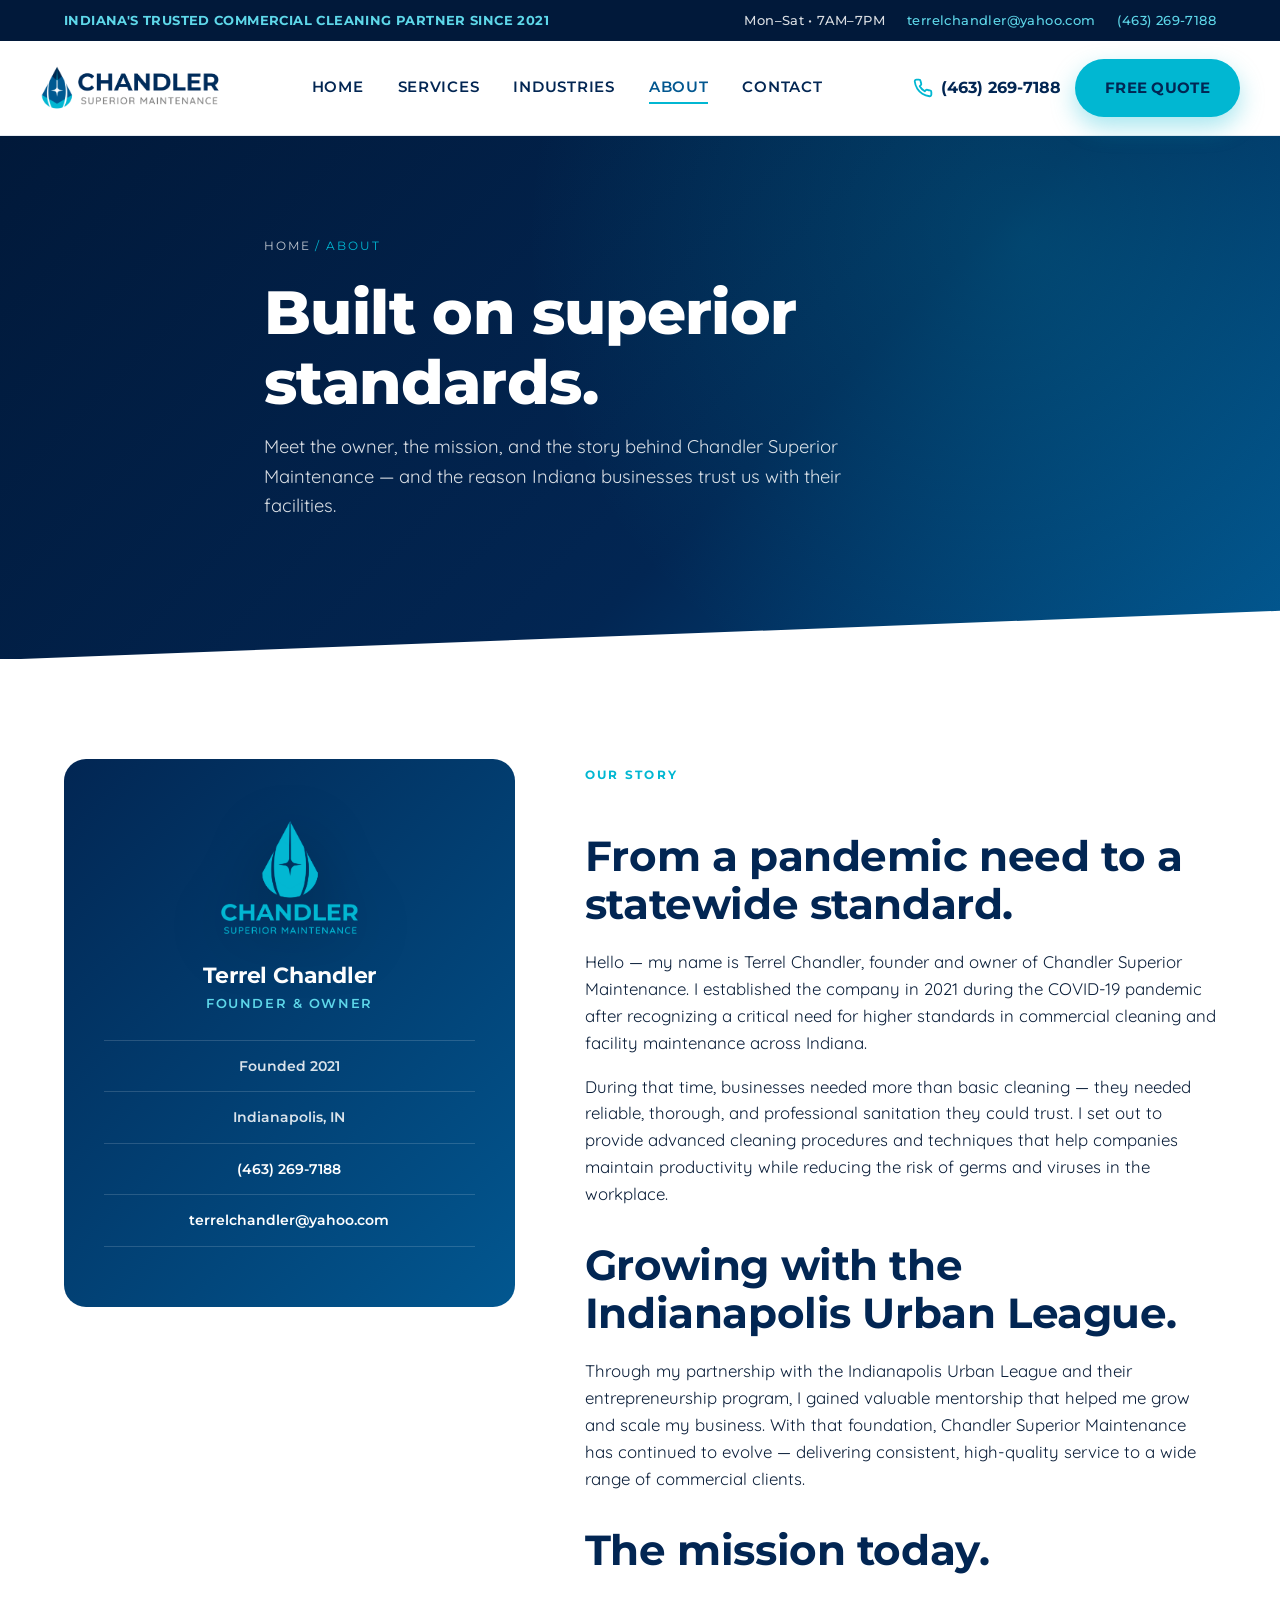
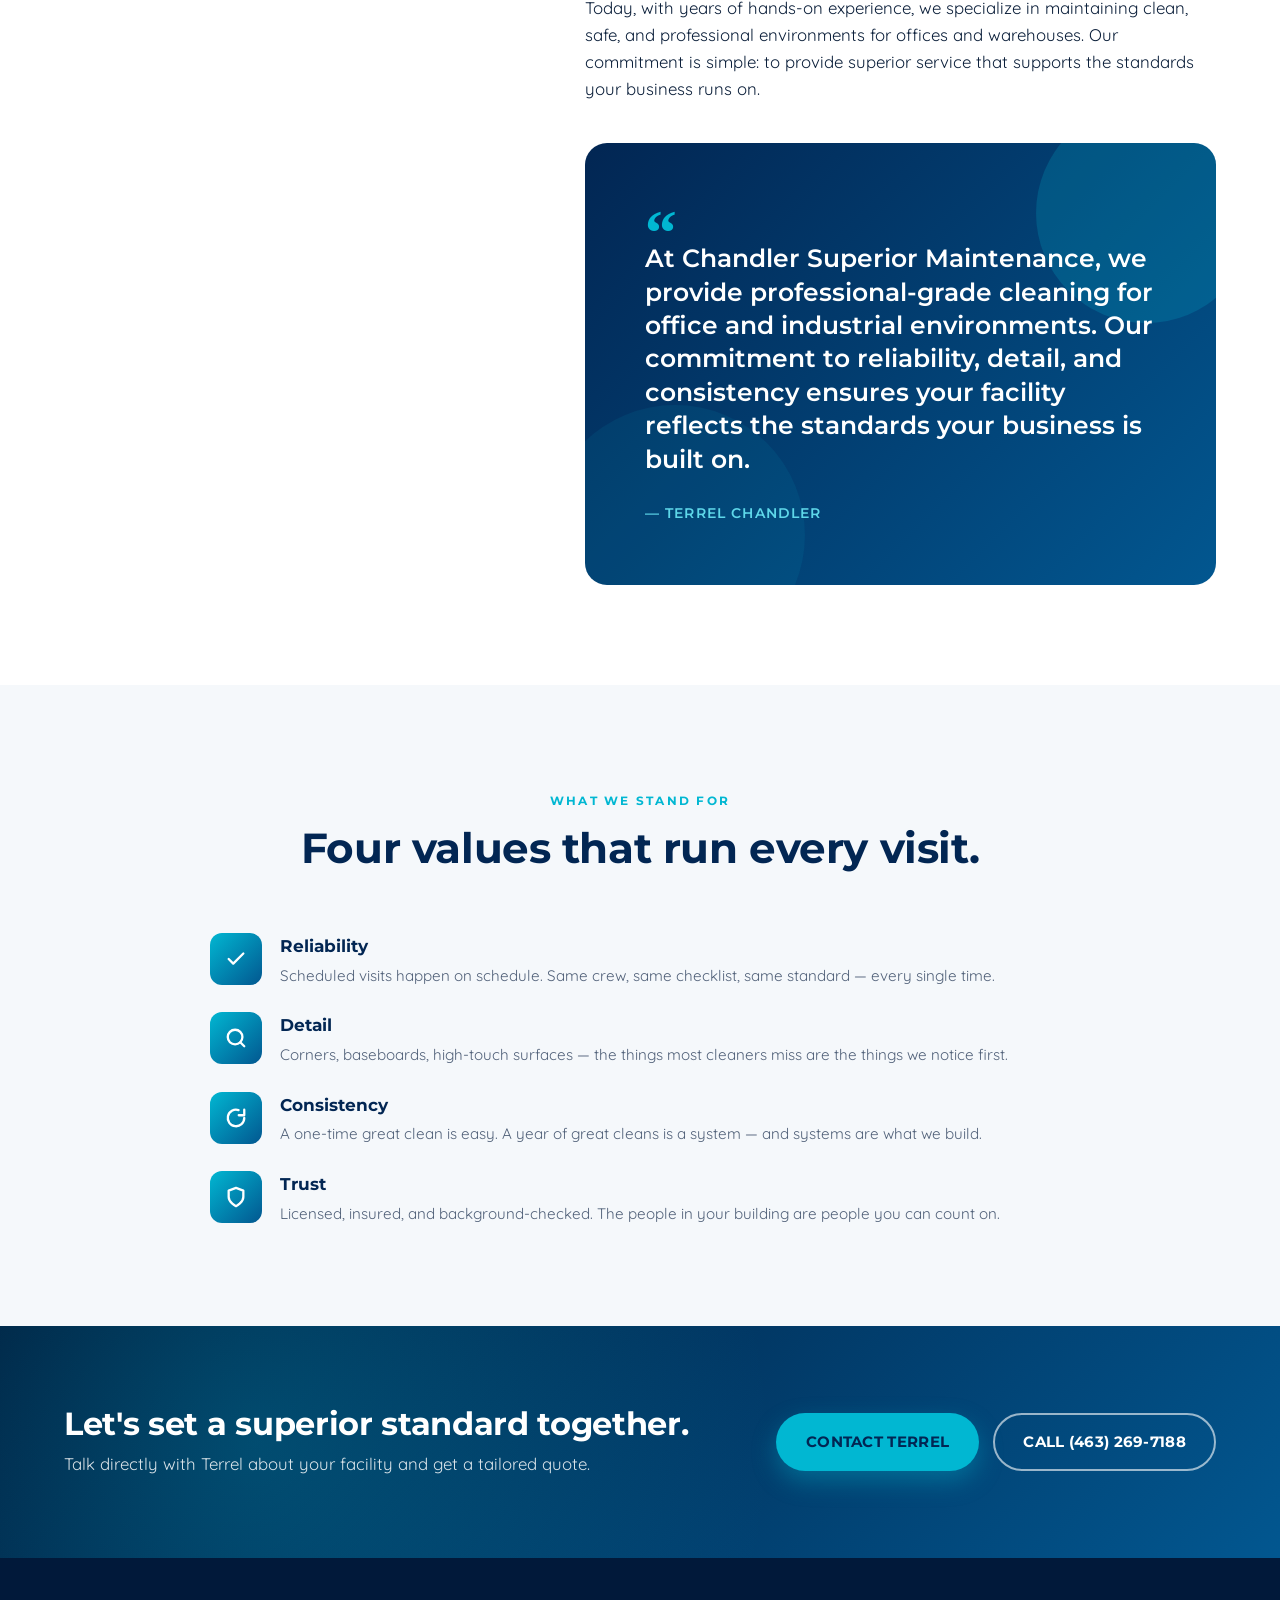
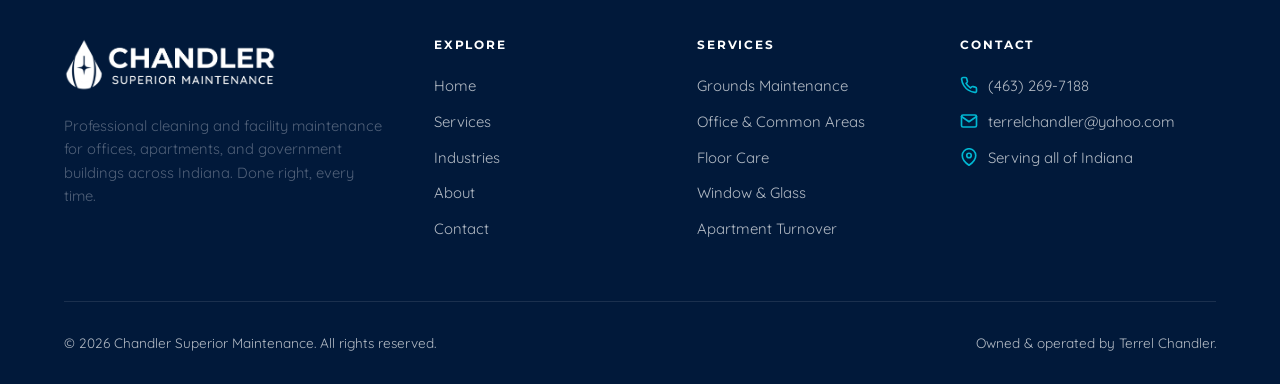
==== about.html @ cca62c14 "Initial commit: Chandler Superior Maintenance website" ====
<!doctype html>
<html lang="en">
<head>
<meta charset="utf-8">
<meta name="viewport" content="width=device-width, initial-scale=1">
<title>About Terrel Chandler | Chandler Superior Maintenance</title>
<meta name="description" content="Chandler Superior Maintenance was founded in 2021 by Terrel Chandler to deliver higher standards in commercial cleaning and facility maintenance across Indiana.">
<link rel="icon" type="image/png" href="images/favicon.png">
<link rel="stylesheet" href="css/styles.css?v=2">
</head>
<body>

<div class="topbar">
  <div class="container">
    <span class="topbar-tagline">Indiana's Trusted Commercial Cleaning Partner Since 2021</span>
    <div class="topbar-info">
      <span>Mon–Sat • 7AM–7PM</span>
      <a href="mailto:terrelchandler@yahoo.com">terrelchandler@yahoo.com</a>
      <a href="tel:+14632697188">(463) 269-7188</a>
    </div>
  </div>
</div>

<header class="site-header">
  <div class="container nav">
    <a class="nav-logo" href="index.html"><img src="images/logo-main.png" alt="Chandler Superior Maintenance"></a>
    <ul class="nav-links" id="navLinks">
      <li><a href="index.html">Home</a></li>
      <li><a href="services.html">Services</a></li>
      <li><a href="industries.html">Industries</a></li>
      <li><a href="about.html" class="active">About</a></li>
      <li><a href="contact.html">Contact</a></li>
    </ul>
    <div class="nav-cta">
      <a class="nav-phone" href="tel:+14632697188">
        <svg viewBox="0 0 24 24" fill="none" stroke="currentColor" stroke-width="2.2" stroke-linecap="round" stroke-linejoin="round"><path d="M22 16.92v3a2 2 0 0 1-2.18 2 19.79 19.79 0 0 1-8.63-3.07 19.5 19.5 0 0 1-6-6 19.79 19.79 0 0 1-3.07-8.67A2 2 0 0 1 4.11 2h3a2 2 0 0 1 2 1.72 12.84 12.84 0 0 0 .7 2.81 2 2 0 0 1-.45 2.11L8.09 9.91a16 16 0 0 0 6 6l1.27-1.27a2 2 0 0 1 2.11-.45 12.84 12.84 0 0 0 2.81.7A2 2 0 0 1 22 16.92z"/></svg>
        <span class="nav-phone-text">(463) 269-7188</span>
      </a>
      <a class="btn btn-primary" href="contact.html">Free Quote</a>
      <button class="nav-toggle" aria-label="Menu" id="navToggle"><span></span><span></span><span></span></button>
    </div>
  </div>
</header>

<section class="page-hero">
  <div class="container">
    <div class="breadcrumbs"><a href="index.html">Home</a> / About</div>
    <h1>Built on superior standards.</h1>
    <p>Meet the owner, the mission, and the story behind Chandler Superior Maintenance — and the reason Indiana businesses trust us with their facilities.</p>
  </div>
</section>

<section>
  <div class="container">
    <div class="about-grid">

      <aside class="about-visual">
        <img src="images/logo-vertical-light-blue.png" alt="Chandler Superior Maintenance">
        <h3>Terrel Chandler</h3>
        <span class="role">Founder & Owner</span>
        <div class="contact-line">Founded 2021</div>
        <div class="contact-line">Indianapolis, IN</div>
        <div class="contact-line">
          <a href="tel:+14632697188">(463) 269-7188</a>
        </div>
        <div class="contact-line">
          <a href="mailto:terrelchandler@yahoo.com">terrelchandler@yahoo.com</a>
        </div>
      </aside>

      <div class="about-content">
        <span class="eyebrow">Our Story</span>
        <h2>From a pandemic need to a statewide standard.</h2>
        <p>Hello — my name is Terrel Chandler, founder and owner of Chandler Superior Maintenance. I established the company in 2021 during the COVID-19 pandemic after recognizing a critical need for higher standards in commercial cleaning and facility maintenance across Indiana.</p>
        <p>During that time, businesses needed more than basic cleaning — they needed reliable, thorough, and professional sanitation they could trust. I set out to provide advanced cleaning procedures and techniques that help companies maintain productivity while reducing the risk of germs and viruses in the workplace.</p>

        <h2>Growing with the Indianapolis Urban League.</h2>
        <p>Through my partnership with the Indianapolis Urban League and their entrepreneurship program, I gained valuable mentorship that helped me grow and scale my business. With that foundation, Chandler Superior Maintenance has continued to evolve — delivering consistent, high-quality service to a wide range of commercial clients.</p>

        <h2>The mission today.</h2>
        <p>Today, with years of hands-on experience, we specialize in maintaining clean, safe, and professional environments for offices and warehouses. Our commitment is simple: to provide superior service that supports the standards your business runs on.</p>

        <div class="why-image" style="margin-top: 40px;">
          <div class="quote">At Chandler Superior Maintenance, we provide professional-grade cleaning for office and industrial environments. Our commitment to reliability, detail, and consistency ensures your facility reflects the standards your business is built on.</div>
          <cite>— Terrel Chandler</cite>
        </div>
      </div>

    </div>
  </div>
</section>

<section class="alt">
  <div class="container">
    <div class="section-head">
      <span class="eyebrow">What We Stand For</span>
      <h2>Four values that run every visit.</h2>
    </div>
    <ul class="why-list" style="max-width: 860px; margin: 0 auto; grid-template-columns: 1fr;">
      <li>
        <div class="icon"><svg width="22" height="22" viewBox="0 0 24 24" fill="none" stroke="currentColor" stroke-width="2.5" stroke-linecap="round" stroke-linejoin="round"><polyline points="20 6 9 17 4 12"/></svg></div>
        <div><strong>Reliability</strong><p>Scheduled visits happen on schedule. Same crew, same checklist, same standard — every single time.</p></div>
      </li>
      <li>
        <div class="icon"><svg width="22" height="22" viewBox="0 0 24 24" fill="none" stroke="currentColor" stroke-width="2.5" stroke-linecap="round" stroke-linejoin="round"><circle cx="11" cy="11" r="8"/><line x1="21" y1="21" x2="16.65" y2="16.65"/></svg></div>
        <div><strong>Detail</strong><p>Corners, baseboards, high-touch surfaces — the things most cleaners miss are the things we notice first.</p></div>
      </li>
      <li>
        <div class="icon"><svg width="22" height="22" viewBox="0 0 24 24" fill="none" stroke="currentColor" stroke-width="2.5" stroke-linecap="round" stroke-linejoin="round"><path d="M21 12a9 9 0 1 1-6.22-8.56"/><polyline points="21 3 21 9 15 9"/></svg></div>
        <div><strong>Consistency</strong><p>A one-time great clean is easy. A year of great cleans is a system — and systems are what we build.</p></div>
      </li>
      <li>
        <div class="icon"><svg width="22" height="22" viewBox="0 0 24 24" fill="none" stroke="currentColor" stroke-width="2.5" stroke-linecap="round" stroke-linejoin="round"><path d="M12 22s8-4 8-10V5l-8-3-8 3v7c0 6 8 10 8 10z"/></svg></div>
        <div><strong>Trust</strong><p>Licensed, insured, and background-checked. The people in your building are people you can count on.</p></div>
      </li>
    </ul>
  </div>
</section>

<section class="cta-banner">
  <div class="container">
    <div>
      <h2>Let's set a superior standard together.</h2>
      <p>Talk directly with Terrel about your facility and get a tailored quote.</p>
    </div>
    <div class="btns">
      <a class="btn btn-primary" href="contact.html">Contact Terrel</a>
      <a class="btn btn-outline" href="tel:+14632697188">Call (463) 269-7188</a>
    </div>
  </div>
</section>

<footer class="site-footer">
  <div class="container">
    <div class="footer-grid">
      <div class="footer-brand">
        <img src="images/logo-main.png" alt="Chandler Superior Maintenance">
        <p>Professional cleaning and facility maintenance for offices, apartments, and government buildings across Indiana. Done right, every time.</p>
      </div>
      <div>
        <h5>Explore</h5>
        <ul>
          <li><a href="index.html">Home</a></li>
          <li><a href="services.html">Services</a></li>
          <li><a href="industries.html">Industries</a></li>
          <li><a href="about.html">About</a></li>
          <li><a href="contact.html">Contact</a></li>
        </ul>
      </div>
      <div>
        <h5>Services</h5>
        <ul>
          <li><a href="services.html">Grounds Maintenance</a></li>
          <li><a href="services.html">Office & Common Areas</a></li>
          <li><a href="services.html">Floor Care</a></li>
          <li><a href="services.html">Window & Glass</a></li>
          <li><a href="services.html">Apartment Turnover</a></li>
        </ul>
      </div>
      <div>
        <h5>Contact</h5>
        <ul>
          <li class="contact-li">
            <svg viewBox="0 0 24 24" fill="none" stroke="currentColor" stroke-width="2.2" stroke-linecap="round" stroke-linejoin="round"><path d="M22 16.92v3a2 2 0 0 1-2.18 2 19.79 19.79 0 0 1-8.63-3.07 19.5 19.5 0 0 1-6-6 19.79 19.79 0 0 1-3.07-8.67A2 2 0 0 1 4.11 2h3a2 2 0 0 1 2 1.72 12.84 12.84 0 0 0 .7 2.81 2 2 0 0 1-.45 2.11L8.09 9.91a16 16 0 0 0 6 6l1.27-1.27a2 2 0 0 1 2.11-.45 12.84 12.84 0 0 0 2.81.7A2 2 0 0 1 22 16.92z"/></svg>
            <a href="tel:+14632697188">(463) 269-7188</a>
          </li>
          <li class="contact-li">
            <svg viewBox="0 0 24 24" fill="none" stroke="currentColor" stroke-width="2.2" stroke-linecap="round" stroke-linejoin="round"><path d="M4 4h16c1.1 0 2 .9 2 2v12c0 1.1-.9 2-2 2H4c-1.1 0-2-.9-2-2V6c0-1.1.9-2 2-2z"/><polyline points="22,6 12,13 2,6"/></svg>
            <a href="mailto:terrelchandler@yahoo.com">terrelchandler@yahoo.com</a>
          </li>
          <li class="contact-li">
            <svg viewBox="0 0 24 24" fill="none" stroke="currentColor" stroke-width="2.2" stroke-linecap="round" stroke-linejoin="round"><path d="M21 10c0 7-9 13-9 13s-9-6-9-13a9 9 0 0 1 18 0z"/><circle cx="12" cy="10" r="3"/></svg>
            Serving all of Indiana
          </li>
        </ul>
      </div>
    </div>
    <div class="footer-bottom">
      <span>© <span id="year">2026</span> Chandler Superior Maintenance. All rights reserved.</span>
      <span>Owned & operated by Terrel Chandler.</span>
    </div>
  </div>
</footer>

<script src="js/main.js"></script>
</body>
</html>
---- css/styles.css ----
/* ==========================================================================
   Chandler Superior Maintenance
   ========================================================================== */

@import url('https://fonts.googleapis.com/css2?family=Montserrat:wght@500;600;700;800;900&family=Quicksand:wght@400;500;600;700&display=swap');

:root {
  --navy: #022653;
  --navy-900: #01193a;
  --blue: #025790;
  --cyan: #01B7D2;
  --cyan-light: #5ed7e9;
  --gray: #808080;
  --gray-200: #e6ebf1;
  --gray-100: #f5f8fb;
  --white: #ffffff;
  --text: #0b1f3a;
  --text-muted: #516179;

  --font-head: 'Montserrat', system-ui, -apple-system, sans-serif;
  --font-body: 'Quicksand', system-ui, -apple-system, sans-serif;

  --radius: 14px;
  --radius-lg: 22px;
  --shadow-sm: 0 2px 10px rgba(2, 38, 83, 0.08);
  --shadow: 0 10px 30px rgba(2, 38, 83, 0.12);
  --shadow-lg: 0 25px 60px rgba(2, 38, 83, 0.18);

  --container: 1200px;
}

* { box-sizing: border-box; }
html { scroll-behavior: smooth; }

body {
  margin: 0;
  font-family: var(--font-body);
  color: var(--text);
  background: var(--white);
  line-height: 1.6;
  font-size: 17px;
  -webkit-font-smoothing: antialiased;
}

img { max-width: 100%; display: block; }
a { color: var(--blue); text-decoration: none; }
a:hover { color: var(--cyan); }

h1, h2, h3, h4, h5 {
  font-family: var(--font-head);
  color: var(--navy);
  line-height: 1.15;
  margin: 0 0 0.5em;
  letter-spacing: -0.01em;
}
h1 { font-size: clamp(2.2rem, 5vw, 3.8rem); font-weight: 800; }
h2 { font-size: clamp(1.8rem, 3.5vw, 2.6rem); font-weight: 700; }
h3 { font-size: 1.35rem; font-weight: 700; }
p  { margin: 0 0 1em; color: var(--text-muted); }

.container {
  max-width: var(--container);
  margin: 0 auto;
  padding: 0 24px;
}

.eyebrow {
  display: inline-block;
  font-family: var(--font-head);
  font-weight: 700;
  font-size: 0.78rem;
  letter-spacing: 0.18em;
  text-transform: uppercase;
  color: var(--cyan);
  margin-bottom: 14px;
}

/* ==========================================================================
   Buttons
   ========================================================================== */
.btn {
  display: inline-flex;
  align-items: center;
  gap: 10px;
  padding: 15px 28px;
  font-family: var(--font-head);
  font-weight: 700;
  font-size: 0.95rem;
  letter-spacing: 0.02em;
  border-radius: 999px;
  border: 2px solid transparent;
  cursor: pointer;
  transition: all 0.2s ease;
  text-transform: uppercase;
}
.btn-primary {
  background: var(--cyan);
  color: var(--navy);
  box-shadow: 0 10px 24px rgba(1, 183, 210, 0.35);
}
.btn-primary:hover {
  background: var(--white);
  color: var(--navy);
  transform: translateY(-2px);
}
.btn-outline {
  background: transparent;
  color: var(--white);
  border-color: rgba(255,255,255,0.6);
}
.btn-outline:hover {
  background: var(--white);
  color: var(--navy);
}
.btn-dark {
  background: var(--navy);
  color: var(--white);
}
.btn-dark:hover { background: var(--blue); color: var(--white); }

.btn svg { width: 16px; height: 16px; }

/* ==========================================================================
   Top utility bar + Header
   ========================================================================== */
.topbar {
  background: var(--navy-900);
  color: rgba(255,255,255,0.85);
  font-size: 0.82rem;
  padding: 10px 0;
  font-family: var(--font-head);
  font-weight: 500;
  letter-spacing: 0.03em;
}
.topbar .container {
  display: flex;
  justify-content: space-between;
  align-items: center;
  gap: 20px;
  flex-wrap: wrap;
}
.topbar a { color: var(--cyan-light); }
.topbar a:hover { color: var(--white); }
.topbar .topbar-info { display: flex; gap: 22px; flex-wrap: wrap; }
.topbar-tagline { color: var(--cyan-light); text-transform: uppercase; font-weight: 700; }

.site-header {
  position: sticky;
  top: 0;
  z-index: 50;
  background: rgba(255,255,255,0.96);
  backdrop-filter: saturate(1.4) blur(8px);
  border-bottom: 1px solid var(--gray-200);
}
.nav {
  display: flex;
  align-items: center;
  justify-content: space-between;
  padding: 18px 0;
  gap: 24px;
}
.nav-logo img { height: 46px; width: auto; }
.nav-links {
  display: flex;
  gap: 34px;
  list-style: none;
  padding: 0;
  margin: 0;
  font-family: var(--font-head);
  font-weight: 600;
  font-size: 0.92rem;
  text-transform: uppercase;
  letter-spacing: 0.05em;
}
.nav-links a {
  color: var(--navy);
  padding: 6px 0;
  border-bottom: 2px solid transparent;
}
.nav-links a:hover,
.nav-links a.active {
  color: var(--blue);
  border-bottom-color: var(--cyan);
}
.nav-cta { display: flex; align-items: center; gap: 14px; }
.nav-phone {
  display: flex;
  align-items: center;
  gap: 8px;
  font-family: var(--font-head);
  font-weight: 700;
  color: var(--navy);
  font-size: 1rem;
}
.nav-phone svg { color: var(--cyan); width: 20px; height: 20px; }

.nav-toggle {
  display: none;
  background: none;
  border: 0;
  cursor: pointer;
  padding: 8px;
}
.nav-toggle span {
  display: block;
  width: 26px;
  height: 3px;
  background: var(--navy);
  margin: 5px 0;
  transition: all 0.3s;
  border-radius: 3px;
}

/* ==========================================================================
   Hero
   ========================================================================== */
.hero {
  position: relative;
  background: linear-gradient(135deg, var(--navy-900) 0%, var(--navy) 45%, var(--blue) 100%);
  color: var(--white);
  overflow: hidden;
  padding: 110px 0 140px;
}
.hero::before {
  content: "";
  position: absolute;
  inset: 0;
  background-image:
    radial-gradient(circle at 85% 30%, rgba(1,183,210,0.22) 0%, transparent 45%),
    radial-gradient(circle at 10% 90%, rgba(1,183,210,0.12) 0%, transparent 40%);
}
.hero::after {
  content: "";
  position: absolute;
  bottom: -1px;
  left: 0;
  right: 0;
  height: 80px;
  background: var(--white);
  clip-path: polygon(0 100%, 100% 100%, 100% 0, 0 60%);
}
.hero .container { position: relative; z-index: 2; }

.hero-grid {
  display: grid;
  grid-template-columns: 1.2fr 1fr;
  gap: 60px;
  align-items: center;
}
.hero h1 { color: var(--white); }
.hero h1 span { color: var(--cyan); }
.hero-lede {
  color: rgba(255,255,255,0.85);
  font-size: 1.15rem;
  max-width: 560px;
  margin-bottom: 32px;
}
.hero-ctas { display: flex; gap: 14px; flex-wrap: wrap; margin-bottom: 36px; }
.hero-trust {
  display: flex;
  gap: 28px;
  flex-wrap: wrap;
  padding-top: 28px;
  border-top: 1px solid rgba(255,255,255,0.15);
}
.hero-trust div {
  display: flex;
  align-items: center;
  gap: 10px;
  color: rgba(255,255,255,0.9);
  font-size: 0.9rem;
  font-weight: 600;
  font-family: var(--font-head);
}
.hero-trust svg { color: var(--cyan); width: 22px; height: 22px; }

.hero-card {
  background: var(--white);
  color: var(--navy);
  border-radius: var(--radius-lg);
  padding: 38px;
  box-shadow: var(--shadow-lg);
  position: relative;
}
.hero-card h3 {
  color: var(--navy);
  font-size: 1.5rem;
  margin-bottom: 4px;
}
.hero-card .hero-card-sub {
  color: var(--text-muted);
  font-size: 0.9rem;
  margin-bottom: 24px;
}
.hero-card form { display: grid; gap: 14px; }
.hero-card input,
.hero-card select,
.hero-card textarea {
  padding: 13px 16px;
  border: 1.5px solid var(--gray-200);
  border-radius: 10px;
  font-family: var(--font-body);
  font-size: 0.95rem;
  color: var(--navy);
  background: var(--white);
}
.hero-card input:focus,
.hero-card select:focus,
.hero-card textarea:focus {
  outline: none;
  border-color: var(--cyan);
  box-shadow: 0 0 0 4px rgba(1,183,210,0.15);
}
.hero-card button { width: 100%; justify-content: center; margin-top: 4px; }
.hero-card-badge {
  position: absolute;
  top: -14px;
  left: 38px;
  background: var(--cyan);
  color: var(--navy);
  font-family: var(--font-head);
  font-weight: 800;
  font-size: 0.75rem;
  letter-spacing: 0.1em;
  padding: 8px 16px;
  border-radius: 999px;
  text-transform: uppercase;
}

/* ==========================================================================
   Section helpers
   ========================================================================== */
section { padding: 100px 0; }
section.alt { background: var(--gray-100); }
.section-head {
  text-align: center;
  max-width: 720px;
  margin: 0 auto 60px;
}
.section-head p { font-size: 1.1rem; }

/* ==========================================================================
   Industries strip
   ========================================================================== */
.industries-strip {
  background: var(--white);
  padding: 60px 0;
  border-bottom: 1px solid var(--gray-200);
}
.industries-strip-grid {
  display: grid;
  grid-template-columns: 1fr 3fr;
  gap: 50px;
  align-items: center;
}
.industries-strip h2 {
  font-size: 1.5rem;
  margin: 0;
}
.industries-strip h2 span { color: var(--cyan); }
.industries-strip-items {
  display: grid;
  grid-template-columns: repeat(3, 1fr);
  gap: 20px;
}
.ind-chip {
  display: flex;
  align-items: center;
  gap: 14px;
  padding: 18px 22px;
  border: 1.5px solid var(--gray-200);
  border-radius: var(--radius);
  transition: all 0.2s;
  background: var(--white);
}
.ind-chip:hover {
  border-color: var(--cyan);
  transform: translateY(-3px);
  box-shadow: var(--shadow);
  color: var(--navy);
}
.ind-chip svg {
  width: 34px;
  height: 34px;
  color: var(--cyan);
  flex-shrink: 0;
}
.ind-chip strong {
  font-family: var(--font-head);
  color: var(--navy);
  font-size: 1rem;
  display: block;
}
.ind-chip span {
  font-size: 0.82rem;
  color: var(--text-muted);
}

/* ==========================================================================
   Services grid
   ========================================================================== */
.services-grid {
  display: grid;
  grid-template-columns: repeat(4, 1fr);
  gap: 26px;
}
.service-card {
  background: var(--white);
  border: 1.5px solid var(--gray-200);
  border-radius: var(--radius-lg);
  padding: 34px 28px;
  transition: all 0.25s;
  position: relative;
  overflow: hidden;
}
.service-card::before {
  content: "";
  position: absolute;
  top: 0;
  left: 0;
  right: 0;
  height: 4px;
  background: linear-gradient(90deg, var(--cyan), var(--blue));
  transform: scaleX(0);
  transform-origin: left;
  transition: transform 0.3s;
}
.service-card:hover {
  transform: translateY(-6px);
  box-shadow: var(--shadow);
  border-color: var(--cyan-light);
}
.service-card:hover::before { transform: scaleX(1); }
.service-icon {
  width: 60px;
  height: 60px;
  border-radius: 14px;
  background: linear-gradient(135deg, rgba(1,183,210,0.15), rgba(2,87,144,0.1));
  display: flex;
  align-items: center;
  justify-content: center;
  margin-bottom: 22px;
  color: var(--blue);
}
.service-card h3 { margin-bottom: 10px; }
.service-card ul {
  padding-left: 0;
  list-style: none;
  margin: 18px 0 0;
  font-size: 0.92rem;
}
.service-card ul li {
  padding: 7px 0 7px 24px;
  position: relative;
  color: var(--text-muted);
  border-bottom: 1px dashed var(--gray-200);
}
.service-card ul li:last-child { border-bottom: 0; }
.service-card ul li::before {
  content: "";
  position: absolute;
  left: 0;
  top: 15px;
  width: 8px;
  height: 8px;
  border-radius: 50%;
  background: var(--cyan);
}

/* ==========================================================================
   Why choose us
   ========================================================================== */
.why-grid {
  display: grid;
  grid-template-columns: 1fr 1fr;
  gap: 70px;
  align-items: center;
}
.why-image {
  background: linear-gradient(135deg, var(--navy), var(--blue));
  border-radius: var(--radius-lg);
  padding: 60px;
  color: var(--white);
  position: relative;
  overflow: hidden;
}
.why-image::before {
  content: "";
  position: absolute;
  top: -40px;
  right: -40px;
  width: 220px;
  height: 220px;
  border-radius: 50%;
  background: rgba(1,183,210,0.2);
}
.why-image::after {
  content: "";
  position: absolute;
  bottom: -80px;
  left: -40px;
  width: 260px;
  height: 260px;
  border-radius: 50%;
  background: rgba(1,183,210,0.08);
}
.why-image .quote {
  position: relative;
  font-family: var(--font-head);
  font-size: 1.55rem;
  line-height: 1.35;
  font-weight: 600;
  z-index: 2;
  color: var(--white);
}
.why-image .quote::before {
  content: "“";
  display: block;
  font-size: 4rem;
  line-height: 0.3;
  margin-top: 20px;
  color: var(--cyan);
  font-family: Georgia, serif;
}
.why-image cite {
  display: block;
  margin-top: 26px;
  font-style: normal;
  font-size: 0.9rem;
  color: var(--cyan-light);
  font-family: var(--font-head);
  font-weight: 600;
  letter-spacing: 0.08em;
  text-transform: uppercase;
  position: relative;
  z-index: 2;
}

.why-list { list-style: none; padding: 0; margin: 30px 0 0; display: grid; gap: 24px; }
.why-list li {
  display: grid;
  grid-template-columns: 52px 1fr;
  gap: 18px;
  align-items: start;
}
.why-list li .icon {
  width: 52px;
  height: 52px;
  border-radius: 12px;
  background: linear-gradient(135deg, var(--cyan), var(--blue));
  display: flex;
  align-items: center;
  justify-content: center;
  color: var(--white);
  flex-shrink: 0;
}
.why-list li strong {
  display: block;
  font-family: var(--font-head);
  font-size: 1.05rem;
  color: var(--navy);
  margin-bottom: 4px;
}
.why-list li p { margin: 0; font-size: 0.95rem; }

/* ==========================================================================
   Stats
   ========================================================================== */
.stats {
  background: var(--navy);
  color: var(--white);
  padding: 80px 0;
  position: relative;
  overflow: hidden;
}
.stats::before {
  content: "";
  position: absolute;
  right: -80px;
  top: 50%;
  transform: translateY(-50%);
  width: 400px;
  height: 400px;
  border-radius: 50%;
  background: radial-gradient(circle, rgba(1,183,210,0.15) 0%, transparent 70%);
}
.stats-grid {
  display: grid;
  grid-template-columns: repeat(4, 1fr);
  gap: 40px;
  position: relative;
  z-index: 2;
}
.stats-grid div {
  text-align: center;
  padding: 0 20px;
  border-right: 1px solid rgba(255,255,255,0.12);
}
.stats-grid div:last-child { border-right: 0; }
.stats-grid strong {
  display: block;
  font-family: var(--font-head);
  font-size: 3rem;
  font-weight: 800;
  color: var(--cyan);
  line-height: 1;
  margin-bottom: 8px;
}
.stats-grid span {
  font-size: 0.9rem;
  color: rgba(255,255,255,0.85);
  text-transform: uppercase;
  letter-spacing: 0.08em;
  font-family: var(--font-head);
  font-weight: 600;
}

/* ==========================================================================
   Pricing
   ========================================================================== */
.pricing-grid {
  display: grid;
  grid-template-columns: repeat(4, 1fr);
  gap: 24px;
}
.price-card {
  background: var(--white);
  border: 1.5px solid var(--gray-200);
  border-radius: var(--radius-lg);
  padding: 38px 30px;
  position: relative;
  transition: all 0.25s;
}
.price-card:hover { transform: translateY(-4px); box-shadow: var(--shadow); }
.price-card.featured {
  border-color: var(--cyan);
  border-width: 2px;
  background: linear-gradient(180deg, var(--white) 0%, rgba(1,183,210,0.04) 100%);
  transform: scale(1.03);
  box-shadow: var(--shadow);
}
.price-card.featured::before {
  content: "Most Popular";
  position: absolute;
  top: -14px;
  left: 50%;
  transform: translateX(-50%);
  background: var(--cyan);
  color: var(--navy);
  font-family: var(--font-head);
  font-weight: 800;
  font-size: 0.72rem;
  padding: 7px 16px;
  border-radius: 999px;
  letter-spacing: 0.1em;
  text-transform: uppercase;
  white-space: nowrap;
}
.price-card h3 { font-size: 1.15rem; margin-bottom: 6px; }
.price-card .price-sub {
  color: var(--text-muted);
  font-size: 0.85rem;
  min-height: 40px;
}
.price-card .price {
  font-family: var(--font-head);
  font-size: 2.4rem;
  font-weight: 800;
  color: var(--navy);
  margin: 14px 0 4px;
}
.price-card .price small {
  font-size: 0.8rem;
  font-weight: 600;
  color: var(--text-muted);
  display: block;
  margin-bottom: 12px;
  text-transform: uppercase;
  letter-spacing: 0.06em;
}
.price-card .price sup {
  font-size: 1.2rem;
  vertical-align: top;
  margin-right: 2px;
  color: var(--cyan);
}
.price-card ul {
  list-style: none;
  padding: 22px 0 28px;
  margin: 22px 0 0;
  border-top: 1px solid var(--gray-200);
  font-size: 0.9rem;
}
.price-card ul li {
  padding: 7px 0 7px 26px;
  position: relative;
  color: var(--text-muted);
}
.price-card ul li::before {
  content: "✓";
  position: absolute;
  left: 0;
  color: var(--cyan);
  font-weight: 800;
}
.price-card .btn { width: 100%; justify-content: center; }

.pricing-note {
  text-align: center;
  margin-top: 40px;
  color: var(--text-muted);
  font-size: 0.9rem;
}

/* ==========================================================================
   CTA banner
   ========================================================================== */
.cta-banner {
  background: linear-gradient(135deg, var(--navy-900), var(--blue));
  color: var(--white);
  padding: 80px 0;
  position: relative;
  overflow: hidden;
}
.cta-banner::before {
  content: "";
  position: absolute;
  inset: 0;
  background-image: radial-gradient(circle at 20% 50%, rgba(1,183,210,0.25) 0%, transparent 50%);
}
.cta-banner .container {
  position: relative;
  display: flex;
  justify-content: space-between;
  align-items: center;
  gap: 40px;
  flex-wrap: wrap;
}
.cta-banner h2 { color: var(--white); margin: 0 0 8px; font-size: 2rem; }
.cta-banner p { color: rgba(255,255,255,0.85); margin: 0; font-size: 1.05rem; }
.cta-banner .btns { display: flex; gap: 14px; flex-wrap: wrap; }

/* ==========================================================================
   Industries detail (industries page)
   ========================================================================== */
.industry-block {
  display: grid;
  grid-template-columns: 1fr 1fr;
  gap: 70px;
  align-items: center;
  margin-bottom: 100px;
}
.industry-block:last-child { margin-bottom: 0; }
.industry-block.reverse { grid-template-columns: 1fr 1fr; }
.industry-block.reverse .industry-visual { order: 2; }

.industry-visual {
  border-radius: var(--radius-lg);
  padding: 70px 50px;
  color: var(--white);
  position: relative;
  overflow: hidden;
  min-height: 340px;
  display: flex;
  align-items: center;
  justify-content: center;
}
.industry-visual.apartments { background: linear-gradient(135deg, var(--navy), var(--blue)); }
.industry-visual.government { background: linear-gradient(135deg, var(--navy-900), var(--navy)); }
.industry-visual.commercial { background: linear-gradient(135deg, var(--blue), var(--cyan)); }
.industry-visual::before {
  content: "";
  position: absolute;
  top: -60px;
  right: -60px;
  width: 260px;
  height: 260px;
  border-radius: 50%;
  background: rgba(255,255,255,0.08);
}
.industry-visual::after {
  content: "";
  position: absolute;
  bottom: -80px;
  left: -40px;
  width: 220px;
  height: 220px;
  border-radius: 50%;
  background: rgba(255,255,255,0.05);
}
.industry-visual svg {
  width: 140px;
  height: 140px;
  color: rgba(255,255,255,0.95);
  position: relative;
  z-index: 2;
}

.industry-content h2 { margin-bottom: 6px; }
.industry-content .eyebrow { margin-bottom: 12px; }
.industry-content ul {
  list-style: none;
  padding: 0;
  margin: 22px 0 26px;
  display: grid;
  gap: 12px;
}
.industry-content ul li {
  padding-left: 32px;
  position: relative;
  color: var(--text-muted);
  font-size: 0.98rem;
}
.industry-content ul li::before {
  content: "";
  position: absolute;
  left: 0;
  top: 8px;
  width: 20px;
  height: 20px;
  background: var(--cyan);
  border-radius: 4px;
  -webkit-mask: url("data:image/svg+xml;utf8,<svg xmlns='http://www.w3.org/2000/svg' viewBox='0 0 24 24' fill='none' stroke='white' stroke-width='3' stroke-linecap='round' stroke-linejoin='round'><polyline points='20 6 9 17 4 12'/></svg>") center/70% no-repeat;
          mask: url("data:image/svg+xml;utf8,<svg xmlns='http://www.w3.org/2000/svg' viewBox='0 0 24 24' fill='none' stroke='white' stroke-width='3' stroke-linecap='round' stroke-linejoin='round'><polyline points='20 6 9 17 4 12'/></svg>") center/70% no-repeat;
}

/* ==========================================================================
   Page hero (interior pages)
   ========================================================================== */
.page-hero {
  background: linear-gradient(135deg, var(--navy-900), var(--navy) 60%, var(--blue));
  color: var(--white);
  padding: 100px 0 120px;
  position: relative;
  overflow: hidden;
}
.page-hero::before {
  content: "";
  position: absolute;
  inset: 0;
  background-image: radial-gradient(circle at 80% 20%, rgba(1,183,210,0.2) 0%, transparent 45%);
}
.page-hero::after {
  content: "";
  position: absolute;
  bottom: -1px;
  left: 0;
  right: 0;
  height: 70px;
  background: var(--white);
  clip-path: polygon(0 100%, 100% 100%, 100% 30%, 0 100%);
}
.page-hero .container { position: relative; z-index: 2; max-width: 800px; }
.page-hero h1 { color: var(--white); margin-bottom: 14px; }
.page-hero p {
  color: rgba(255,255,255,0.85);
  font-size: 1.15rem;
  max-width: 640px;
}
.breadcrumbs {
  font-family: var(--font-head);
  font-size: 0.78rem;
  letter-spacing: 0.15em;
  text-transform: uppercase;
  color: var(--cyan);
  margin-bottom: 22px;
}
.breadcrumbs a { color: rgba(255,255,255,0.75); }
.breadcrumbs a:hover { color: var(--cyan); }

/* ==========================================================================
   About page
   ========================================================================== */
.about-grid {
  display: grid;
  grid-template-columns: 1fr 1.4fr;
  gap: 70px;
  align-items: start;
}
.about-visual {
  background: linear-gradient(135deg, var(--navy), var(--blue));
  border-radius: var(--radius-lg);
  padding: 60px 40px;
  color: var(--white);
  text-align: center;
  position: sticky;
  top: 120px;
}
.about-visual img {
  width: 140px;
  margin: 0 auto 26px;
  filter: drop-shadow(0 10px 30px rgba(0,0,0,0.3));
}
.about-visual h3 {
  color: var(--white);
  font-size: 1.4rem;
  margin-bottom: 4px;
}
.about-visual .role {
  color: var(--cyan-light);
  font-family: var(--font-head);
  font-size: 0.82rem;
  text-transform: uppercase;
  letter-spacing: 0.12em;
  font-weight: 600;
  margin-bottom: 26px;
  display: block;
}
.about-visual .contact-line {
  padding: 14px 0;
  border-top: 1px solid rgba(255,255,255,0.15);
  font-size: 0.88rem;
  color: rgba(255,255,255,0.85);
  font-family: var(--font-head);
  font-weight: 600;
}
.about-visual .contact-line:last-child { border-bottom: 1px solid rgba(255,255,255,0.15); }
.about-visual .contact-line a { color: var(--white); }

.about-content h2 { margin-top: 34px; }
.about-content h2:first-child { margin-top: 0; }
.about-content p { font-size: 1.05rem; color: var(--text); }

/* ==========================================================================
   Contact page
   ========================================================================== */
.contact-grid {
  display: grid;
  grid-template-columns: 1.2fr 1fr;
  gap: 60px;
}
.contact-form {
  background: var(--white);
  border: 1.5px solid var(--gray-200);
  border-radius: var(--radius-lg);
  padding: 46px;
  box-shadow: var(--shadow-sm);
}
.contact-form h2 { margin-bottom: 8px; }
.contact-form form {
  display: grid;
  gap: 18px;
  margin-top: 26px;
}
.form-row { display: grid; grid-template-columns: 1fr 1fr; gap: 18px; }
.contact-form label {
  font-family: var(--font-head);
  font-weight: 600;
  font-size: 0.82rem;
  text-transform: uppercase;
  letter-spacing: 0.05em;
  color: var(--navy);
  margin-bottom: 6px;
  display: block;
}
.contact-form input,
.contact-form select,
.contact-form textarea {
  width: 100%;
  padding: 14px 16px;
  border: 1.5px solid var(--gray-200);
  border-radius: 10px;
  font-family: var(--font-body);
  font-size: 0.98rem;
  color: var(--navy);
  background: var(--white);
}
.contact-form textarea { min-height: 120px; resize: vertical; }
.contact-form input:focus,
.contact-form select:focus,
.contact-form textarea:focus {
  outline: none;
  border-color: var(--cyan);
  box-shadow: 0 0 0 4px rgba(1,183,210,0.15);
}

.contact-info {
  display: grid;
  gap: 20px;
  align-content: start;
}
.contact-info .card {
  background: var(--white);
  border: 1.5px solid var(--gray-200);
  border-radius: var(--radius);
  padding: 26px;
  display: flex;
  gap: 18px;
  align-items: flex-start;
}
.contact-info .card.featured {
  background: linear-gradient(135deg, var(--navy), var(--blue));
  border-color: transparent;
  color: var(--white);
}
.contact-info .card.featured h4,
.contact-info .card.featured a { color: var(--white); }
.contact-info .card.featured p { color: rgba(255,255,255,0.8); }
.contact-info .icon {
  width: 48px;
  height: 48px;
  border-radius: 12px;
  background: linear-gradient(135deg, var(--cyan), var(--blue));
  color: var(--white);
  display: flex;
  align-items: center;
  justify-content: center;
  flex-shrink: 0;
}
.contact-info .card.featured .icon {
  background: rgba(255,255,255,0.15);
}
.contact-info h4 {
  font-family: var(--font-head);
  margin: 0 0 4px;
  font-size: 1rem;
  color: var(--navy);
}
.contact-info a {
  color: var(--blue);
  font-weight: 600;
  font-family: var(--font-head);
}
.contact-info p { margin: 4px 0 0; font-size: 0.88rem; }

/* ==========================================================================
   Footer
   ========================================================================== */
.site-footer {
  background: var(--navy-900);
  color: rgba(255,255,255,0.7);
  padding: 80px 0 30px;
}
.footer-grid {
  display: grid;
  grid-template-columns: 1.5fr 1fr 1fr 1.2fr;
  gap: 50px;
  margin-bottom: 60px;
}
.footer-brand img { height: 54px; margin-bottom: 22px; filter: brightness(0) invert(1); }
.footer-brand p { font-size: 0.92rem; max-width: 320px; }
.site-footer h5 {
  color: var(--white);
  font-family: var(--font-head);
  font-size: 0.78rem;
  font-weight: 700;
  text-transform: uppercase;
  letter-spacing: 0.15em;
  margin-bottom: 22px;
}
.site-footer ul {
  list-style: none;
  padding: 0;
  margin: 0;
  display: grid;
  gap: 12px;
  font-size: 0.93rem;
}
.site-footer ul a {
  color: rgba(255,255,255,0.7);
}
.site-footer ul a:hover { color: var(--cyan); }
.site-footer .contact-li {
  display: flex;
  gap: 10px;
  align-items: flex-start;
}
.site-footer .contact-li svg {
  width: 18px;
  height: 18px;
  color: var(--cyan);
  flex-shrink: 0;
  margin-top: 2px;
}

.footer-bottom {
  padding-top: 30px;
  border-top: 1px solid rgba(255,255,255,0.1);
  display: flex;
  justify-content: space-between;
  font-size: 0.85rem;
  gap: 20px;
  flex-wrap: wrap;
}

/* ==========================================================================
   Responsive
   ========================================================================== */
@media (max-width: 960px) {
  section { padding: 70px 0; }
  .hero { padding: 70px 0 100px; }
  .hero-grid,
  .why-grid,
  .industry-block,
  .industry-block.reverse,
  .about-grid,
  .contact-grid,
  .industries-strip-grid {
    grid-template-columns: 1fr;
    gap: 40px;
  }
  .industry-block.reverse .industry-visual { order: unset; }
  .about-visual { position: static; }
  .services-grid { grid-template-columns: repeat(2, 1fr); }
  .pricing-grid { grid-template-columns: repeat(2, 1fr); }
  .price-card.featured { transform: none; }
  .stats-grid { grid-template-columns: repeat(2, 1fr); gap: 50px 20px; }
  .stats-grid div { border-right: 0; }
  .footer-grid { grid-template-columns: 1fr 1fr; gap: 40px; }
  .industries-strip-items { grid-template-columns: 1fr; }

  .nav-links,
  .nav-phone { display: none; }
  .nav-toggle { display: block; }
  .nav { padding: 14px 0; gap: 12px; }
  .nav-logo img { height: 40px; }
  .nav-cta { gap: 8px; }
  .nav-cta .btn-primary {
    padding: 10px 16px;
    font-size: 0.72rem;
    letter-spacing: 0.04em;
    white-space: nowrap;
  }
  .nav-links.open {
    display: flex;
    flex-direction: column;
    position: absolute;
    top: 100%;
    left: 0;
    right: 0;
    background: var(--white);
    padding: 24px;
    gap: 18px;
    border-bottom: 1px solid var(--gray-200);
    box-shadow: var(--shadow);
  }
  .cta-banner .container { flex-direction: column; text-align: center; }
  .form-row { grid-template-columns: 1fr; }
}

@media (max-width: 560px) {
  .services-grid,
  .pricing-grid,
  .footer-grid { grid-template-columns: 1fr; }
  .hero-card { padding: 28px 24px; }
  .contact-form { padding: 30px 24px; }

  /* Topbar — stack items, centered */
  .topbar { padding: 12px 0; }
  .topbar .container {
    flex-direction: column;
    justify-content: center;
    align-items: center;
    text-align: center;
    gap: 8px;
  }
  .topbar-tagline { font-size: 0.74rem; line-height: 1.4; }
  .topbar .topbar-info {
    gap: 14px;
    justify-content: center;
    font-size: 0.78rem;
  }

  /* Footer — center everything */
  .site-footer { padding: 60px 0 24px; text-align: center; }
  .footer-grid { gap: 36px; margin-bottom: 40px; }
  .footer-brand img { margin-left: auto; margin-right: auto; }
  .footer-brand p { margin-left: auto; margin-right: auto; }
  .site-footer ul { justify-items: center; }
  .site-footer .contact-li {
    justify-content: center;
    align-items: center;
  }
  .footer-bottom {
    flex-direction: column;
    align-items: center;
    text-align: center;
    gap: 8px;
  }
}
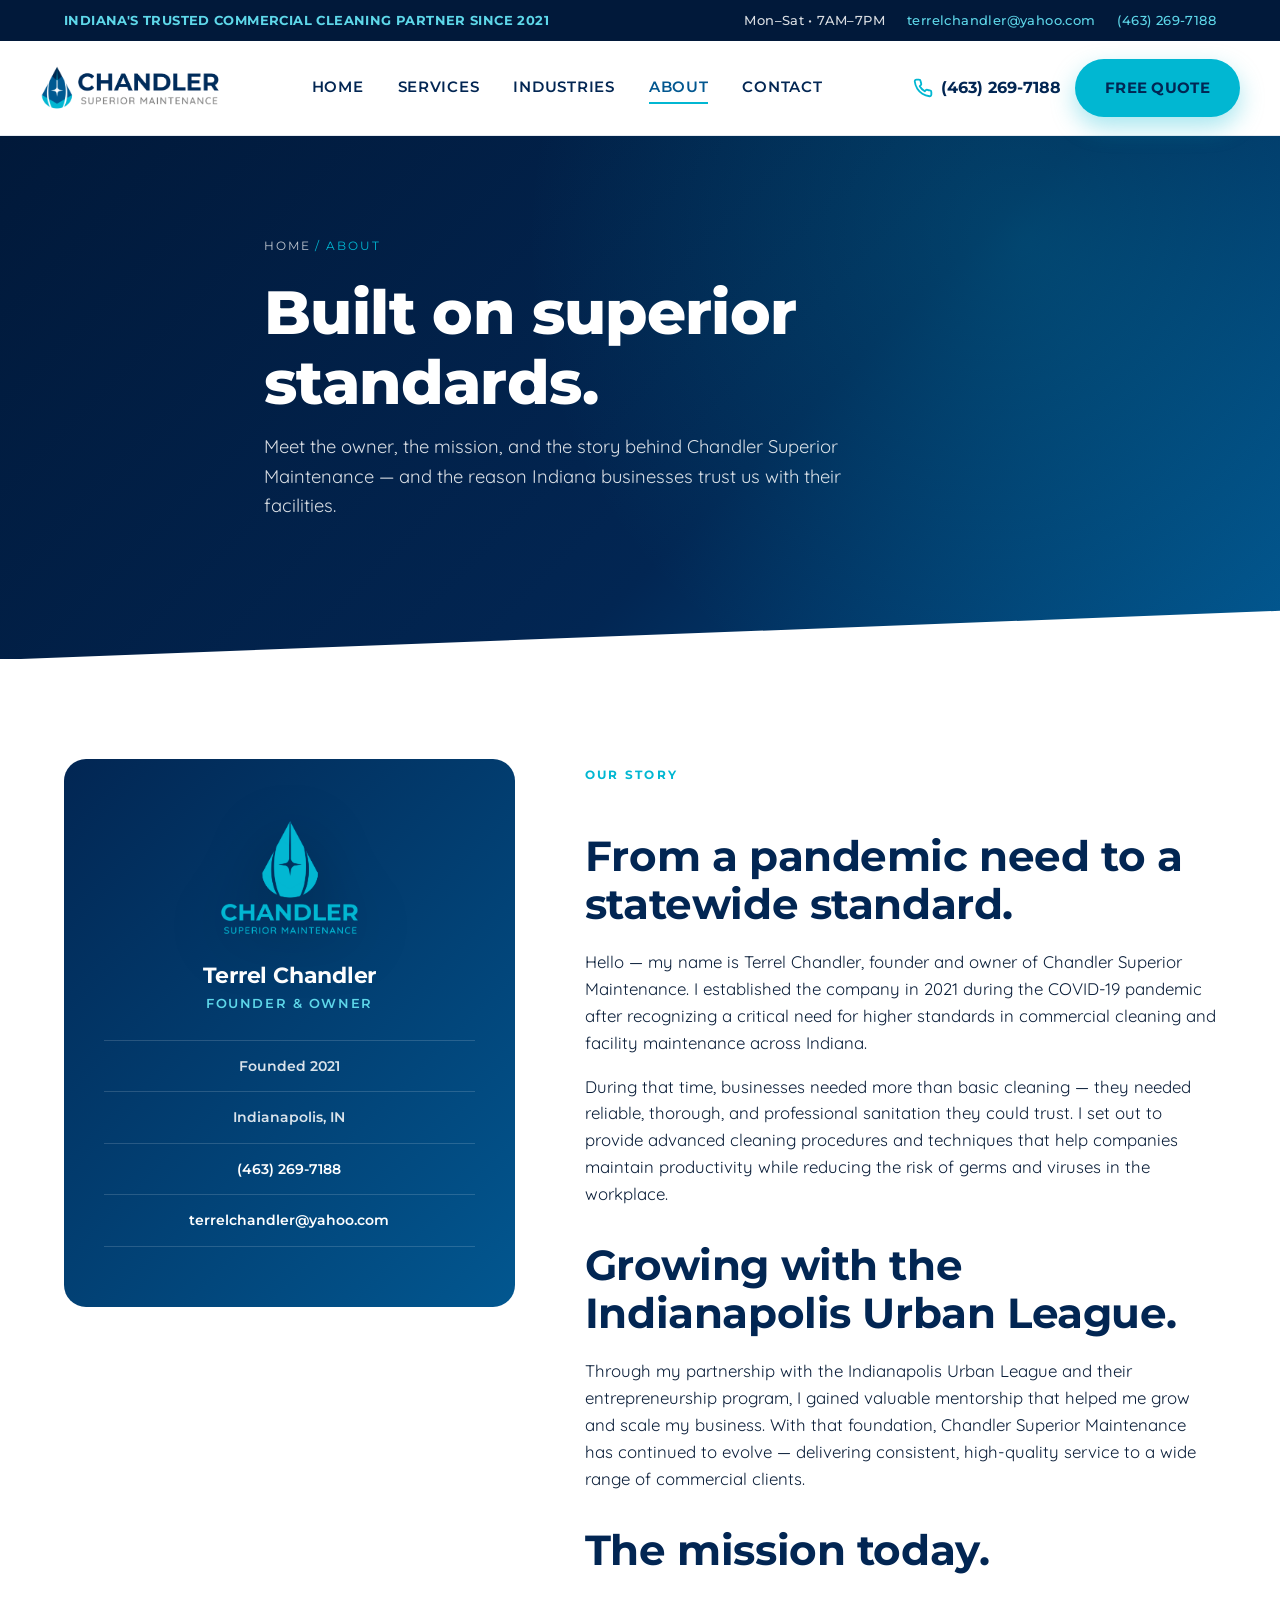
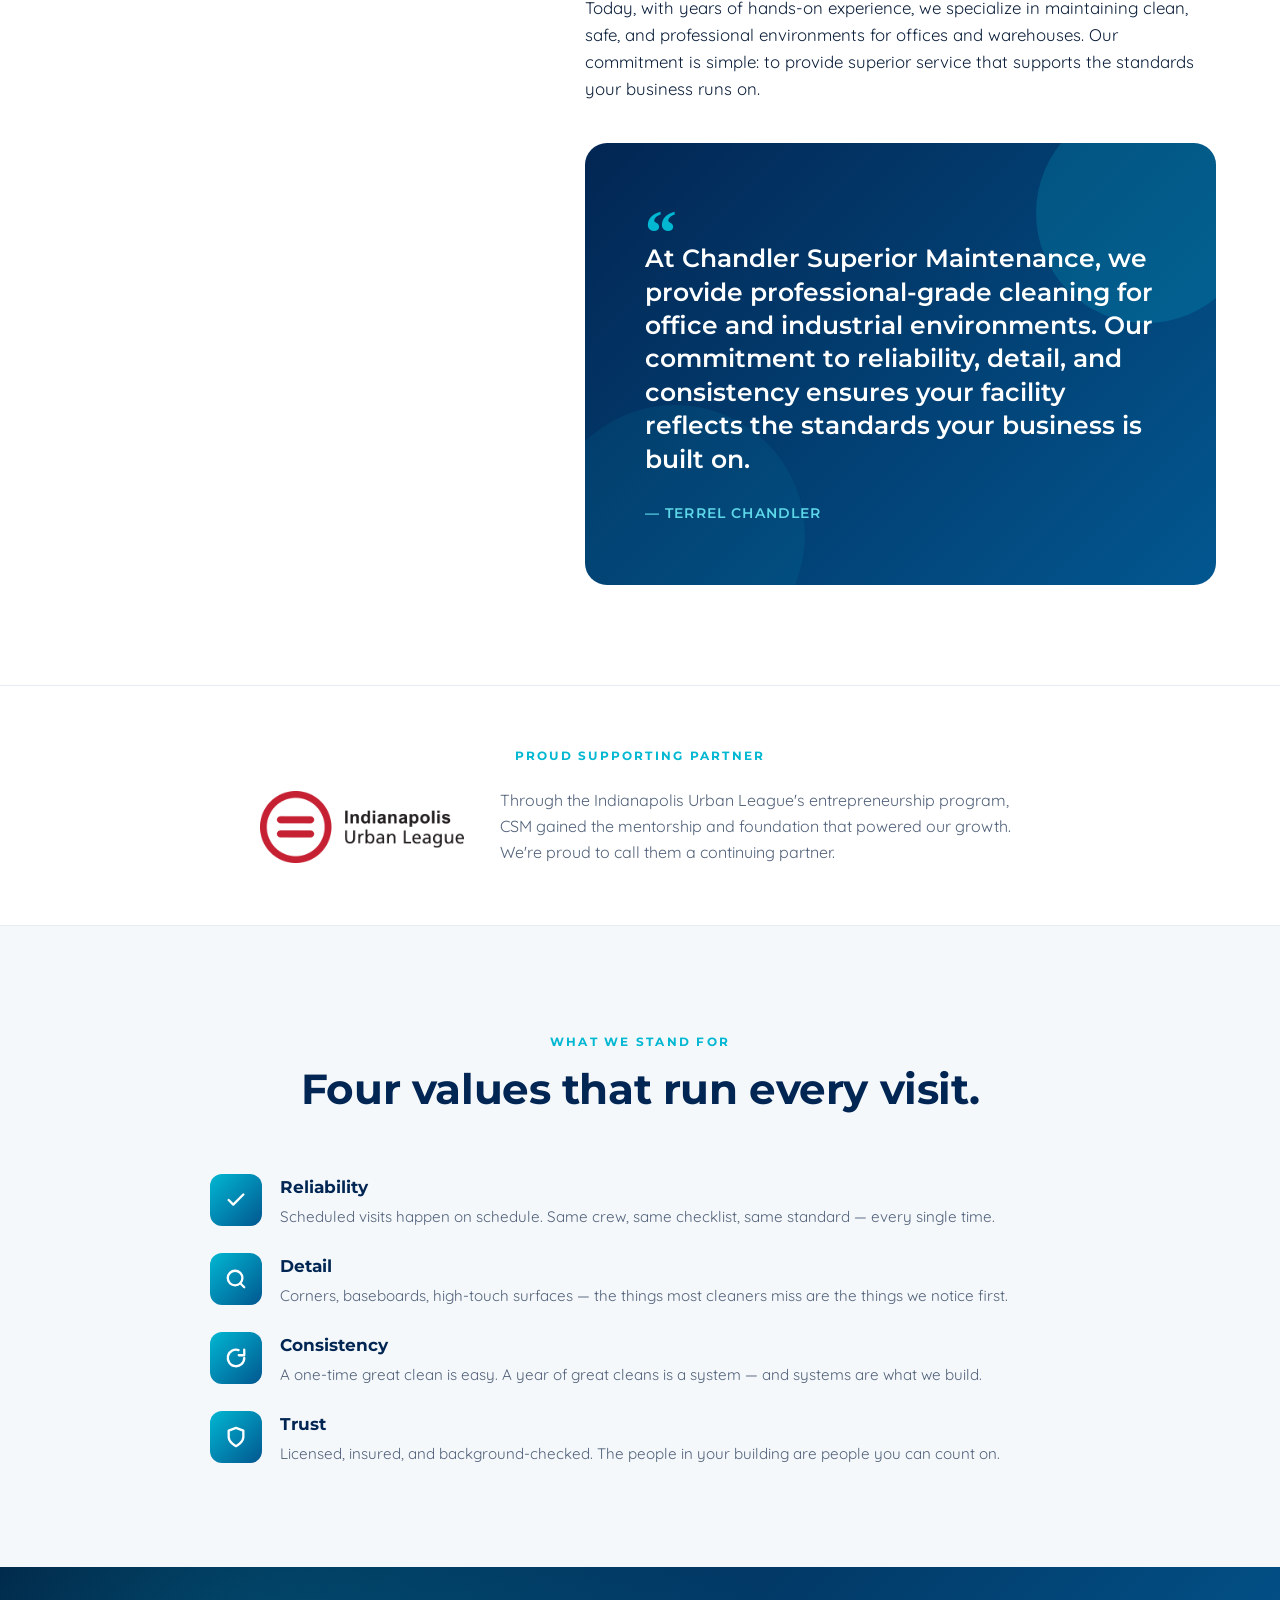
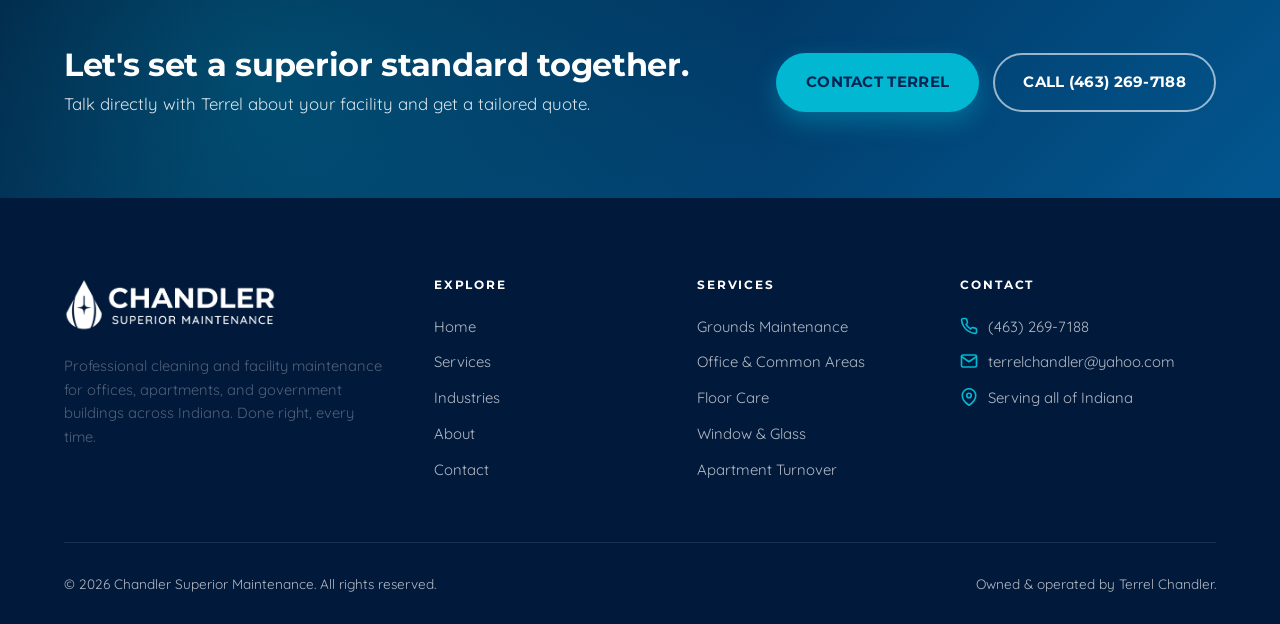
==== commit 7905a87b: "Update pricing, expand industries, and add Urban League partner - Update 3x weekly to $450/wk and 5x" ====
--- a/about.html
+++ b/about.html
@@ -6,7 +6,7 @@
 <title>About Terrel Chandler | Chandler Superior Maintenance</title>
 <meta name="description" content="Chandler Superior Maintenance was founded in 2021 by Terrel Chandler to deliver higher standards in commercial cleaning and facility maintenance across Indiana.">
 <link rel="icon" type="image/png" href="images/favicon.png">
-<link rel="stylesheet" href="css/styles.css?v=2">
+<link rel="stylesheet" href="css/styles.css?v=3">
 </head>
 <body>
 
@@ -86,6 +86,16 @@
         </div>
       </div>
 
+    </div>
+  </div>
+</section>
+
+<section class="partner-strip">
+  <div class="container">
+    <span class="eyebrow">Proud Supporting Partner</span>
+    <div class="partner-strip-row">
+      <img src="images/urban-league-logo.png" alt="Indianapolis Urban League">
+      <p>Through the Indianapolis Urban League's entrepreneurship program, CSM gained the mentorship and foundation that powered our growth. We're proud to call them a continuing partner.</p>
     </div>
   </div>
 </section>
--- a/css/styles.css
+++ b/css/styles.css
@@ -713,6 +713,46 @@
 }
 
 /* ==========================================================================
+   Partner strip
+   ========================================================================== */
+.partner-strip {
+  padding: 60px 0;
+  background: var(--white);
+  border-top: 1px solid var(--gray-200);
+  border-bottom: 1px solid var(--gray-200);
+}
+.partner-strip .container {
+  display: flex;
+  flex-direction: column;
+  align-items: center;
+  text-align: center;
+  gap: 22px;
+}
+.partner-strip .eyebrow { margin: 0; }
+.partner-strip-row {
+  display: flex;
+  align-items: center;
+  justify-content: center;
+  gap: 36px;
+  flex-wrap: wrap;
+  max-width: 880px;
+}
+.partner-strip img {
+  height: 72px;
+  width: auto;
+}
+.partner-strip p {
+  margin: 0;
+  font-size: 1rem;
+  max-width: 520px;
+  text-align: left;
+  color: var(--text-muted);
+}
+@media (max-width: 560px) {
+  .partner-strip p { text-align: center; }
+}
+
+/* ==========================================================================
    CTA banner
    ========================================================================== */
 .cta-banner {
@@ -767,7 +807,9 @@
 }
 .industry-visual.apartments { background: linear-gradient(135deg, var(--navy), var(--blue)); }
 .industry-visual.government { background: linear-gradient(135deg, var(--navy-900), var(--navy)); }
+.industry-visual.medical    { background: linear-gradient(135deg, var(--blue), var(--cyan-light)); }
 .industry-visual.commercial { background: linear-gradient(135deg, var(--blue), var(--cyan)); }
+.industry-visual.airbnb     { background: linear-gradient(135deg, var(--navy), var(--cyan)); }
 .industry-visual::before {
   content: "";
   position: absolute;
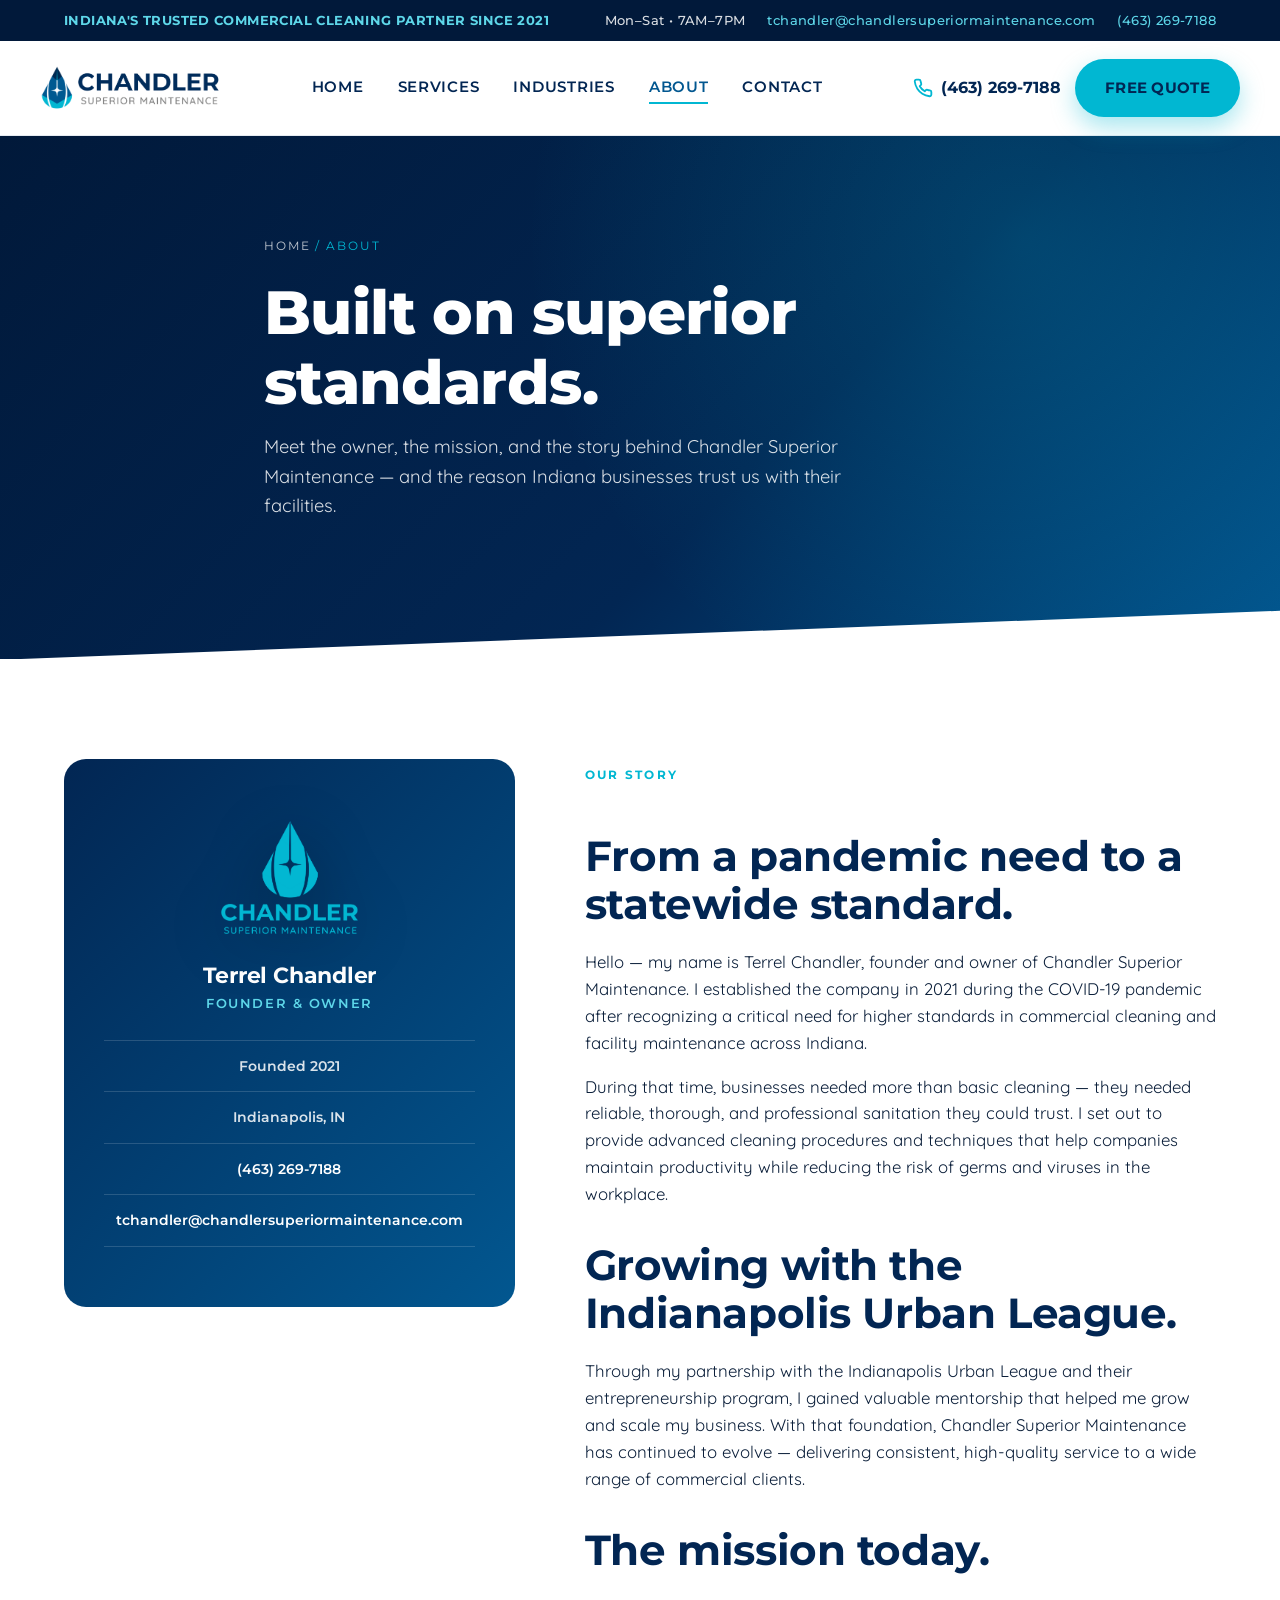
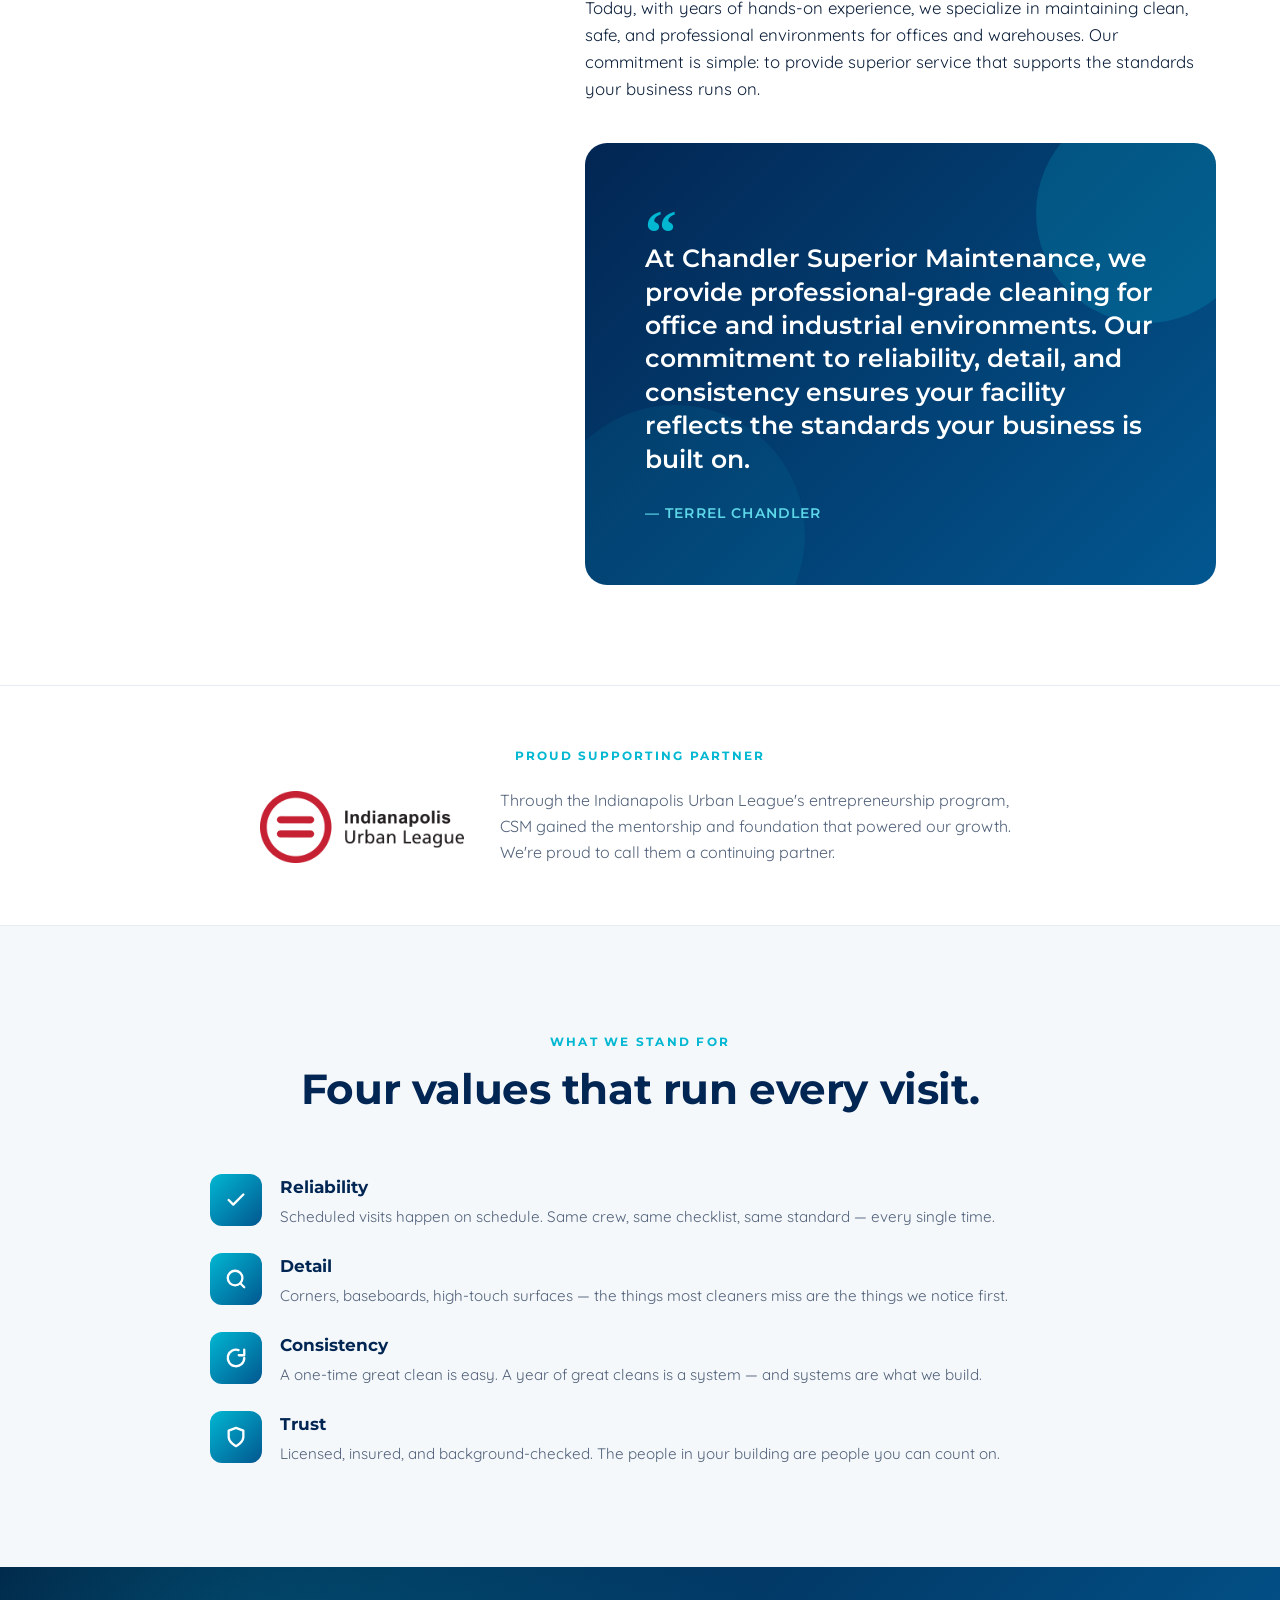
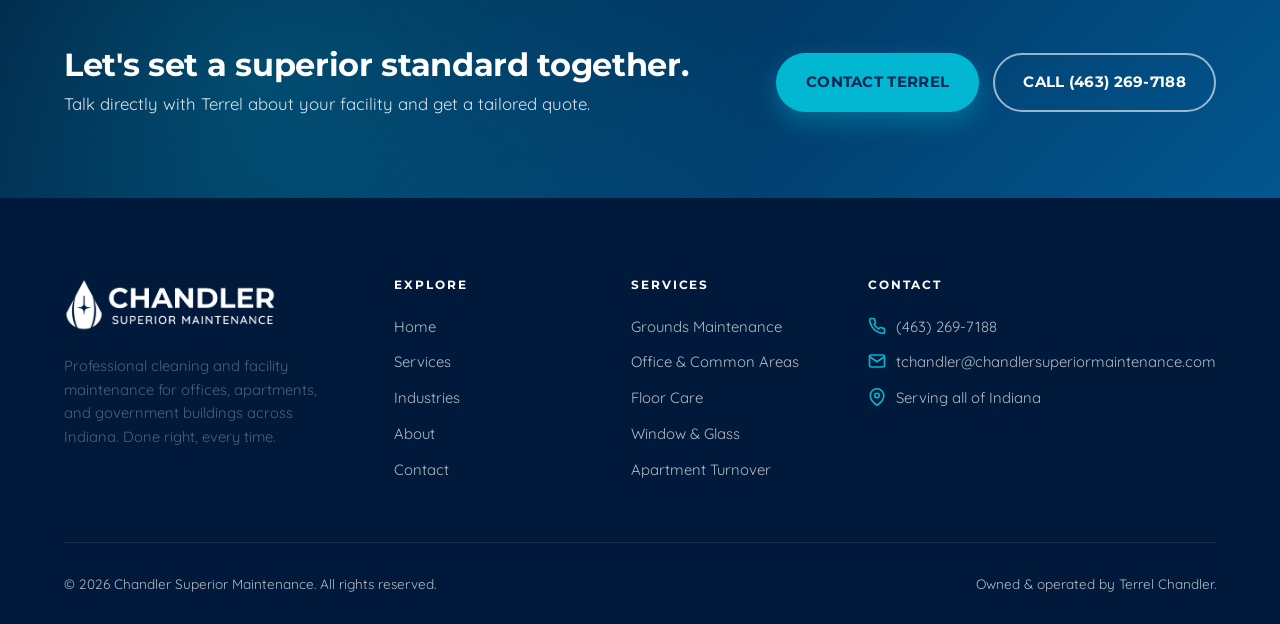
==== commit cbc72fd7: "Update business email to tchandler@chandlersuperiormaintenance.com Replaces the previous yahoo.com a" ====
--- a/about.html
+++ b/about.html
@@ -15,7 +15,7 @@
     <span class="topbar-tagline">Indiana's Trusted Commercial Cleaning Partner Since 2021</span>
     <div class="topbar-info">
       <span>Mon–Sat • 7AM–7PM</span>
-      <a href="mailto:terrelchandler@yahoo.com">terrelchandler@yahoo.com</a>
+      <a href="mailto:tchandler@chandlersuperiormaintenance.com">tchandler@chandlersuperiormaintenance.com</a>
       <a href="tel:+14632697188">(463) 269-7188</a>
     </div>
   </div>
@@ -64,7 +64,7 @@
           <a href="tel:+14632697188">(463) 269-7188</a>
         </div>
         <div class="contact-line">
-          <a href="mailto:terrelchandler@yahoo.com">terrelchandler@yahoo.com</a>
+          <a href="mailto:tchandler@chandlersuperiormaintenance.com">tchandler@chandlersuperiormaintenance.com</a>
         </div>
       </aside>
 
@@ -176,7 +176,7 @@
           </li>
           <li class="contact-li">
             <svg viewBox="0 0 24 24" fill="none" stroke="currentColor" stroke-width="2.2" stroke-linecap="round" stroke-linejoin="round"><path d="M4 4h16c1.1 0 2 .9 2 2v12c0 1.1-.9 2-2 2H4c-1.1 0-2-.9-2-2V6c0-1.1.9-2 2-2z"/><polyline points="22,6 12,13 2,6"/></svg>
-            <a href="mailto:terrelchandler@yahoo.com">terrelchandler@yahoo.com</a>
+            <a href="mailto:tchandler@chandlersuperiormaintenance.com">tchandler@chandlersuperiormaintenance.com</a>
           </li>
           <li class="contact-li">
             <svg viewBox="0 0 24 24" fill="none" stroke="currentColor" stroke-width="2.2" stroke-linecap="round" stroke-linejoin="round"><path d="M21 10c0 7-9 13-9 13s-9-6-9-13a9 9 0 0 1 18 0z"/><circle cx="12" cy="10" r="3"/></svg>
